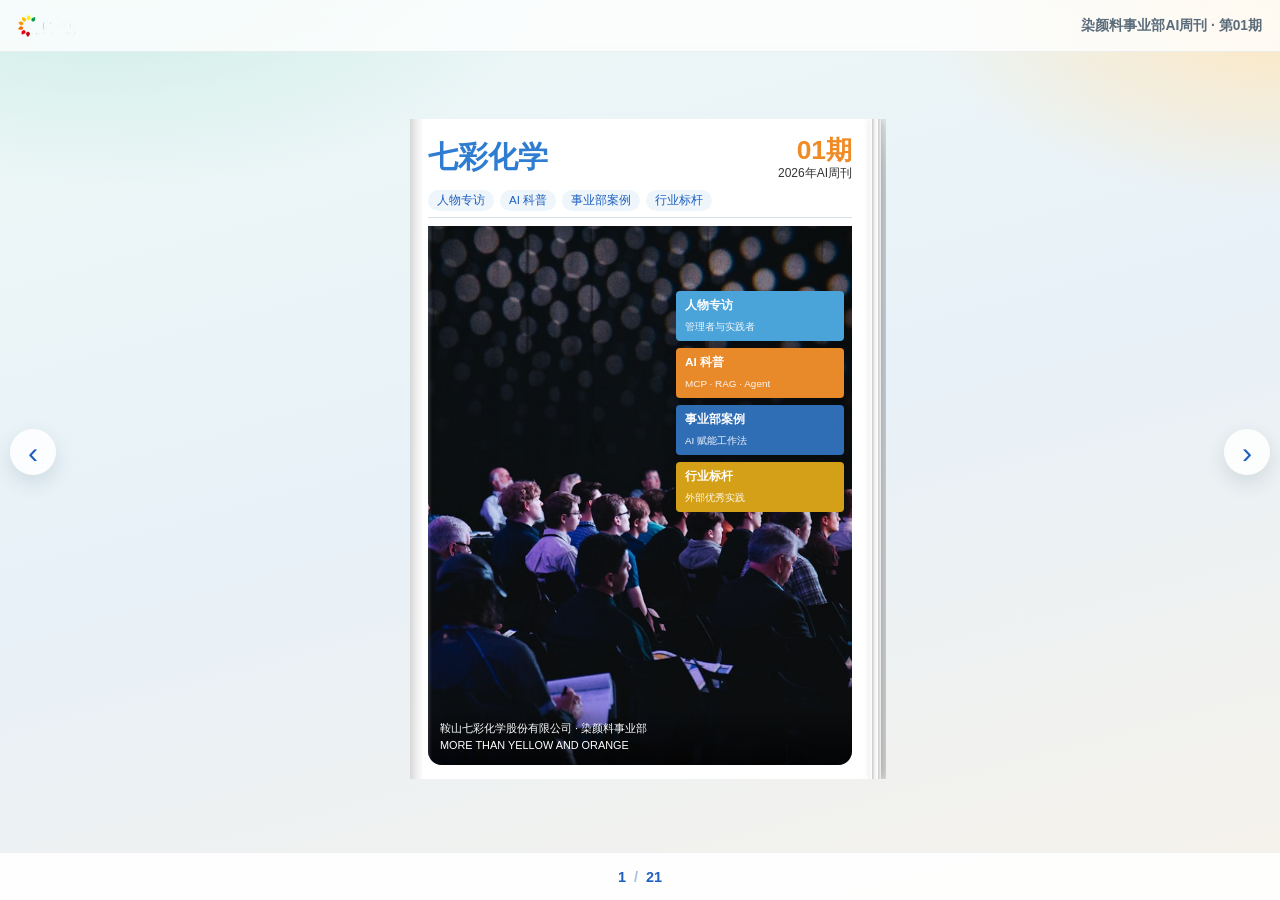
==== index.html @ b16cf151 "Fix WeChat share thumb: complete logo with padding." ====
<!DOCTYPE html>
<html lang="zh-CN">
<head>
  <meta charset="UTF-8" />
  <meta name="viewport" content="width=device-width, initial-scale=1.0, maximum-scale=1.0, user-scalable=no, viewport-fit=cover" />
  <title>染颜料事业部AI周刊</title>
  <meta name="description" content="属于染颜料事业部自己的期刊！" />
  <meta itemprop="name" content="染颜料事业部AI周刊" />
  <meta itemprop="description" content="属于染颜料事业部自己的期刊！" />
  <meta itemprop="image" content="https://hifichem.github.io/qicai-ai-weekly/assets/share-cover.jpg" />
  <meta property="og:type" content="website" />
  <meta property="og:site_name" content="染颜料事业部AI周刊" />
  <meta property="og:title" content="染颜料事业部AI周刊" />
  <meta property="og:description" content="属于染颜料事业部自己的期刊！" />
  <meta property="og:image" content="https://hifichem.github.io/qicai-ai-weekly/assets/share-cover.jpg" />
  <meta property="og:image:width" content="500" />
  <meta property="og:image:height" content="500" />
  <meta property="og:url" content="https://hifichem.github.io/qicai-ai-weekly/" />
  <meta name="twitter:card" content="summary" />
  <meta name="twitter:title" content="染颜料事业部AI周刊" />
  <meta name="twitter:description" content="属于染颜料事业部自己的期刊！" />
  <meta name="twitter:image" content="https://hifichem.github.io/qicai-ai-weekly/assets/share-cover.jpg" />
  <link rel="icon" href="./assets/share-cover.png" />
  <link rel="stylesheet" href="./css/styles.css?v=20260818w" />
</head>
<body>
  <div class="viewer">
    <header class="viewer-top">
      <img class="viewer-logo" src="./assets/logo-black.png" alt="HIFICHEM" />
      <div class="viewer-brand">染颜料事业部AI周刊 · 第01期</div>
    </header>

    <button type="button" class="nav-arrow nav-prev" id="prevBtn" aria-label="上一页">‹</button>
    <button type="button" class="nav-arrow nav-next" id="nextBtn" aria-label="下一页">›</button>

    <main class="stage" id="stage">
      <div class="book-shell mode-cover" id="bookShell">
        <div class="book-viewport" id="bookViewport">
        <div id="book">

          <!-- 1 封面（合上时单独居中显示） -->
          <div class="page page--cover">
            <div class="fill cover">
              <div class="cover-head">
                <h1>七彩化学</h1>
                <div class="cover-issue"><strong>01期</strong><span>2026年AI周刊</span></div>
              </div>
              <div class="cover-sub">
                <span>人物专访</span><span>AI 科普</span><span>事业部案例</span><span>行业标杆</span>
              </div>
              <div class="cover-hero">
                <img src="./assets/photos/cover-booth.jpg" alt="" />
                <div class="cover-tags">
                  <div class="ctag c1"><b>人物专访</b><span>管理者与实践者</span></div>
                  <div class="ctag c2"><b>AI 科普</b><span>MCP · RAG · Agent</span></div>
                  <div class="ctag c3"><b>事业部案例</b><span>AI 赋能工作法</span></div>
                  <div class="ctag c4"><b>行业标杆</b><span>外部优秀实践</span></div>
                </div>
                <div class="cover-foot">
                  <div>鞍山七彩化学股份有限公司 · 染颜料事业部</div>
                  <div>MORE THAN YELLOW AND ORANGE</div>
                </div>
              </div>
            </div>
          </div>

          <!-- 2-3 目录 -->
          <div class="page">
            <div class="fill sheet">
              <h2 class="toc-cn">目录</h2>
              <img class="toc-photo" src="./assets/photos/toc-booth.jpg" alt="" loading="lazy" decoding="async" />
              <div class="toc-meta">
                <p><strong>鞍山七彩化学股份有限公司</strong></p>
                <p>主办：染颜料事业部 · AI 小组</p>
                <p>编辑：曹金裕</p>
              </div>
              <span class="pn left">2</span>
            </div>
          </div>
          <div class="page">
            <div class="fill sheet sheet--blue">
              <h2 class="toc-en">CONTENTS</h2>
              <div class="toc-grid">
                <div class="toc-item"><i>01</i><div><b>卷首寄语</b><span>AI 落在工位上</span></div></div>
                <div class="toc-item"><i>02</i><div><b>人物专访</b><span>运营管理部 · AI 工作法</span></div></div>
                <div class="toc-item"><i>03</i><div><b>人物专访</b><span>一线质量岗位实践</span></div></div>
                <div class="toc-item"><i>04</i><div><b>AI 科普</b><span>MCP 是什么</span></div></div>
                <div class="toc-item"><i>05</i><div><b>AI 科普</b><span>RAG · Agent 速览</span></div></div>
                <div class="toc-item"><i>06</i><div><b>事业部案例</b><span>运营管理场景提效</span></div></div>
                <div class="toc-item"><i>07</i><div><b>事业部案例</b><span>质量报告起草提效</span></div></div>
                <div class="toc-item"><i>08</i><div><b>行业标杆</b><span>化工领域 AI 实践</span></div></div>
              </div>
              <span class="pn light">3</span>
            </div>
          </div>

          <!-- 4-5 卷首 -->
          <div class="page">
            <div class="fill chapter">
              <img class="ch-img" src="./assets/photos/editorial-plant.jpg" alt="" loading="lazy" decoding="async" />
              <div class="ch-mask"></div>
              <div class="ch-copy">
                <div class="ch-kicker">01 / Foreword</div>
                <div class="ch-num">01</div>
                <h2>卷首寄语</h2>
                <p class="ch-lead">AI 不是远方的风口，是工位上每天能省下来的一小时。</p>
                <ul class="ch-points">
                  <li>为什么事业部现在必须用 AI</li>
                  <li>AI 小组要推广什么</li>
                  <li>这本周刊怎么读、怎么用</li>
                </ul>
                <div class="ch-foot">染颜料事业部 · AI 小组</div>
              </div>
              <span class="pn light left">4</span>
            </div>
          </div>
          <div class="page">
            <div class="fill sheet article">
              <h2 class="art-title">AI 已经不是可选项</h2>
              <div class="art-body">
                <p>同一条产线、同一份报告、同一场例会，谁先把重复劳动交给工具，谁就能把时间还给现场和客户。染颜料事业部要做的，不是追新名词，而是让 AI 成为工位习惯。</p>
                <p class="em">AI 小组办这本周刊，就是为了把「能用、敢用、会用」推到每个人手里：讲清为什么重要，拆开怎么上手，记下谁先跑通。</p>
                <p>我们相信，AI 不会替代判断、安全和承诺，但会替代翻文件夹、对齐格式、写第一稿这类消耗。省下来的时间，应该用在走现场、核数据、拍板上。</p>
                <p>欢迎把试用记录、提示词模板、踩坑笔记投给 AI 小组。优秀内容，优先进入下期。</p>
              </div>
<span class="pn">5</span>
            </div>
          </div>

          <!-- 6-9 人物专访（放最前） -->
          <div class="page">
            <div class="fill chapter dusk">
              <img class="ch-img" src="./assets/photos/interview-ceo.jpg" alt="" loading="lazy" decoding="async" />
              <div class="ch-mask"></div>
              <div class="ch-copy">
                <div class="ch-kicker">02 / Interview</div>
                <div class="ch-num">02</div>
                <h2>人物专访</h2>
                <p class="ch-lead">把重复劳动交给工具，把拍板留在自己手里。</p>
                <ul class="ch-points">
                  <li>受访者：赵启年 · 运营管理部部长</li>
                  <li>三个固定场景，一套迭代方法</li>
                  <li>一线质量岗：骨架先行</li>
                </ul>
                <div class="ch-foot">人物 · 可复述 · 可复制</div>
              </div>
              <span class="pn light left">6</span>
            </div>
          </div>
          <div class="page">
            <div class="fill sheet article">
              <div class="badge">2026年08周刊</div>
              <h2 class="art-title">「AI 不是替我决策，是替我抢回整块时间」</h2>
              <div class="meta">
                <div><span>受访者</span><b>赵启年</b></div>
                <div><span>职务</span><b>运营管理部部长</b></div>
              </div>
              <div class="art-body">
                <p><strong>周刊：</strong>您是从什么时候开始把 AI 放进日常工作的？</p>
                <p><strong>赵启年：</strong>起初和很多人一样，偶尔用来润色邮件、整理会议纪要。真正觉得「值得持续投入」，是某次周例会前——三份经营分析材料要在两天内汇总，以往至少占去大半天做格式统一和表述对齐。那次我试着把各科室的原始数据（已脱敏）按固定模板交给助手出初稿，自己只做核对和结论调整，整体节省了近一半准备时间。</p>
                <p>从那以后，我不再问「AI 能不能写得更漂亮」，而是问「这件事里，哪一段是重复劳动、哪一段必须我拍板」。前者交给工具，后者留给自己。</p>
              </div>
<span class="pn">7</span>
            </div>
          </div>
          <div class="page">
            <div class="fill sheet article">
              <h2 class="art-title">三个固定场景，和一套迭代方法</h2>
              <div class="art-body">
                <p><strong>场景一：跨部门沟通材料。</strong>对外函件、对上汇报的初稿，先让 AI 按「背景—现状—诉求—下一步」生成骨架，再人工补数据和口径。赵启年强调：涉及客户承诺、交期、价格的句子，一律手改定稿。</p>
                <p><strong>场景二：周例会与月度复盘。</strong>把各线提交的要点粘贴进助手，要求「合并同类项、标出待决策项、列出需现场讨论的三件事」。他说这相当于多了一个「不会漏项的整理员」，但讨论顺序和拍板仍由他主持。</p>
                <p><strong>场景三：制度与流程问答。</strong>新人问「这个流程在哪份文件里」，他不再亲自翻文件夹，而是先查内部知识助手（试点中），定位原文后再回复。目的是让「找文件」不再占用管理岗时间。</p>
                <p class="em">迭代方法很简单：每次觉得「这次用得顺」，就把提示词和输入样例存进共享文档；不顺的，写一句「哪里不对」方便下次改。三个月下来，团队里已有七八个可复用模板。</p>
              </div>
<span class="pn">8</span>
            </div>
          </div>
          <div class="page">
            <div class="fill sheet article">
              <h2 class="art-title">一线试用者：质量部的「骨架先行」</h2>
              <div class="meta">
                <div><span>受访者</span><b>林晓雯</b></div>
                <div><span>部门</span><b>质量管理部</b></div>
              </div>
              <div class="art-body">
                <p>林晓雯的用法更「窄」也更稳：只用在检测报告的结构起草。同类报告反复套格式、查历史表述，过去一份骨架往往要 40 分钟；现在按模板让助手生成章节框架与表述候选，她核对数据与结论后定稿，起草阶段压缩到约 12 分钟。</p>
                <p>她的原则和赵启年一致：「草稿可以要，签字我来。」涉密配方、未公开客户信息从不进外部模型。她沉淀了三条提示词，已分享给同科室试用。</p>
                <blockquote>「它像个很勤快的实习生——不会替你做判定，但能把桌子收拾整齐，让你专心看数据。」</blockquote>
              </div>
<span class="pn">9</span>
            </div>
          </div>

          <!-- 10-13 AI科普 -->
          <div class="page">
            <div class="fill chapter">
              <img class="ch-img" src="./assets/photos/ai-laptop.jpg" alt="" loading="lazy" decoding="async" />
              <div class="ch-mask"></div>
              <div class="ch-copy">
                <div class="ch-kicker">03 / Primer</div>
                <div class="ch-num">03</div>
                <h2>AI 科普</h2>
                <p class="ch-lead">听懂三个词，再用起来才不发怵。</p>
                <ul class="ch-points">
                  <li>MCP：模型怎么接工具和数据</li>
                  <li>RAG：带着资料答题</li>
                  <li>Agent：按流程办事的助手</li>
                </ul>
                <div class="ch-foot">给非算法同事 · 能复述即可</div>
              </div>
              <span class="pn light left">10</span>
            </div>
          </div>
          <div class="page">
            <div class="fill sheet article">
              <h2 class="art-title">MCP 是什么？和「接工具」有什么关系</h2>
              <div class="art-body">
                <p><strong>MCP</strong>（Model Context Protocol，模型上下文协议）是一套开放标准，用来规定「大模型如何安全、统一地连接外部工具和数据源」。可以把它理解成 USB-C：以前每个 AI 产品接数据库、接企业系统，接口各搞一套；有了 MCP，工具提供方按同一套「插头」开发，模型侧按同一套「插座」接入。</p>
                <p>对事业部同事来说，不必记协议细节，只需知道三点：</p>
                <p><strong>第一，</strong>MCP 解决的是「模型怎么读到最新、可用的信息」——例如制度库、工单系统、内部表格，而不是只靠训练时的旧知识。</p>
                <p><strong>第二，</strong>它强调权限与边界，哪些能读、哪些能写，由企业 IT 与业务一起配置，不是模型想连什么就连什么。</p>
                <p><strong>第三，</strong>市面上听到的「AI 接飞书 / 接数据库 / 接知识库」，很多就是在 MCP 或类似思路上做的集成。我们试点中的文档助手、场景池，未来也可能通过标准接口扩展能力。</p>
              </div>
<span class="pn">11</span>
            </div>
          </div>
          <div class="page">
            <div class="fill sheet article">
              <h2 class="art-title">RAG 与 Agent：两个常一起出现的词</h2>
              <div class="art-body">
                <p><strong>RAG</strong>（检索增强生成）：先在你的文档库里「检索」相关段落，再让模型「生成」回答。适合制度问答、SOP 查询、历史报告表述参考。好处是回答有据可查；前提是文档要整理好、权限要控好。</p>
                <p><strong>Agent</strong>（智能体）：在「会聊天」之外，还能按步骤调用工具——例如先查表、再写邮件、再创建待办。适合多步骤、有规则的任务，但仍需人工设定边界和复核关键节点。</p>
                <p class="em">简单记：RAG 像「带着资料答题」；Agent 像「会按流程办事的助手」。多数事业部场景，从 RAG 类「查得到、答有据」起步更稳；Agent 类自动化放在有明确 SOP、可回滚的流程上试点。</p>
                <p>无论哪种，都绕不开三条红线：脱敏输入、人工复核对外输出、涉密配方与未公开合同不进外部模型。</p>
              </div>
<span class="pn">12</span>
            </div>
          </div>
          <div class="page">
            <div class="fill sheet article">
              <h2 class="art-title">大模型三问（给非算法同事）</h2>
              <div class="art-body">
                <p><strong>它会什么？</strong>归纳文字、改写润色、按模板起草、对照清单查漏、把口语整理成条理清晰的说明。适合「有样例、有规则、可核验」的信息工作。</p>
                <p><strong>它不会什么？</strong>不自动保证事实正确，不懂你们釜里的真实工况，不能替代安全规程与合规审批，也不能替你在合同上签字。</p>
                <p><strong>怎么用才安全？</strong>脱敏 → 说清角色与输出格式 → 要依据或要步骤 → 人工复核 → 好的提示词沉淀下来。好用法 = 清晰任务 + 可核验结果 + 人负责最终决策。</p>
              </div>
<span class="pn">13</span>
            </div>
          </div>

          <!-- 14-17 事业部案例 -->
          <div class="page">
            <div class="fill chapter cool">
              <img class="ch-img" src="./assets/photos/case-lab.jpg" alt="" loading="lazy" decoding="async" />
              <div class="ch-mask"></div>
              <div class="ch-copy">
                <div class="ch-kicker">04 / Cases</div>
                <div class="ch-num">04</div>
                <h2>事业部案例</h2>
                <p class="ch-lead">内部先跑通，再写成别人能照着做的清单。</p>
                <ul class="ch-points">
                  <li>运营管理：例会材料与跨部门函件</li>
                  <li>质量管理：报告骨架先行</li>
                  <li>可复制，才算真正落地</li>
                </ul>
                <div class="ch-foot">内部实践 · 可推广</div>
              </div>
              <span class="pn light left">14</span>
            </div>
          </div>
          <div class="page">
            <div class="fill sheet article">
              <h2 class="art-title">案例一：运营管理的 AI 闭环</h2>
              <div class="art-body">
                <p>以下根据运营管理部赵启年近三个月的试用整理，为示例化叙述，数据为内部估算，供兄弟科室参考复制思路。</p>
                <p><strong>背景。</strong>事业部日常需同步生产、质量、供应链、客户等多线信息。以往周例会材料分散在邮件、表格和口头反馈里，汇总耗时长，且容易遗漏「待决策项」。</p>
                <p><strong>做法。</strong>建立「原始要点 → AI 结构化 → 人工定稿 → 会后沉淀」四步：各线按统一格式提交 5 条以内要点；助手合并同类项并标红待决策项；例会前 30 分钟只做核对与排序；会后把定稿结论与提示词版本存入共享库。</p>
                <p><strong>迭代。</strong>第一版提示词过于笼统，输出冗长；第二版增加「最多三页、必须列出待决策项」；第三版加入「区分事实与建议，建议单独成段」。每版保留样例输入输出，方便他人套用。</p>
              </div>
<span class="pn">15</span>
            </div>
          </div>
          <div class="page">
            <div class="fill sheet article">
              <h2 class="art-title">案例一（续）：效果与可复制清单</h2>
              <div class="art-body">
                <p><strong>效果（估算）。</strong>周例会材料准备时间从平均约 4 小时降至约 2 小时；跨部门函件初稿从「从零写」变为「改骨架」，单份节省 20～40 分钟。更重要的变化是：管理者把省下的时间用在现场走线和拍板上，而不是埋在格式里。</p>
                <p><strong>可复制清单。</strong>① 统一输入格式（科室、事项、数据、诉求）；② 固定输出模板（背景、现状、待决策、建议）；③ 共享提示词版本库；④ 红线培训（什么不能粘贴进模型）；⑤ 每月一次「顺/不顺」复盘，只改一条。</p>
                <p class="em">AI 小组正在把该流程整理成「管理者场景卡」，欢迎其他科室在此基础上改成自己的版本。</p>
              </div>
<span class="pn">16</span>
            </div>
          </div>
          <div class="page">
            <div class="fill sheet article">
              <h2 class="art-title">案例二：质量报告起草 · 骨架先行</h2>
              <div class="art-body">
                <p>质量管理部林晓雯的实践，代表「一线窄场景、深使用」路径：不追求一步到位全流程智能，只把最痛、最重复的一段交给 AI。</p>
                <p>她梳理了同类检测报告的章节结构、常用表述与必查项清单，写成三条提示词：一类用于「框架生成」，一类用于「表述润色」，一类用于「对照必查项查漏」。每次使用前，只粘贴已脱敏的检测数据与结论要点，生成后再逐条核对原始记录。</p>
                <p>科室内部小范围试用后，起草阶段平均耗时下降约 70%（自估），发出前仍 100% 人工复核。下一步计划：把必查项清单与提示词绑定，减少漏项。</p>
                <p>该案例已纳入 AI 小组「场景池」，优先级：可复制到其他需大量同类报告的岗位。</p>
              </div>
<span class="pn">17</span>
            </div>
          </div>

          <!-- 18-20 行业标杆 -->
          <div class="page">
            <div class="fill chapter">
              <img class="ch-img" src="./assets/photos/toc-booth.jpg" alt="" loading="lazy" decoding="async" />
              <div class="ch-mask"></div>
              <div class="ch-copy">
                <div class="ch-kicker">05 / Benchmark</div>
                <div class="ch-num">05</div>
                <h2>行业标杆</h2>
                <p class="ch-lead">外面怎么做，我们先抄能抄的三步。</p>
                <ul class="ch-points">
                  <li>质量视觉 · 供应链预警</li>
                  <li>制度知识助手</li>
                  <li>有对比、有清单，才进周刊</li>
                </ul>
                <div class="ch-foot">外部优秀实践 · 对标</div>
              </div>
              <span class="pn light left">18</span>
            </div>
          </div>
          <div class="page">
            <div class="fill sheet article">
              <h2 class="art-title">化工与制造领域：三类常见落地方向</h2>
              <div class="art-body">
                <p><strong>质量视觉。</strong>部分材料与化工企业用视觉模型辅助识别包装破损、标签错误、色差异常，把「全检靠眼」变成「机器初筛 + 人工复判」，降低漏检与疲劳误判。落地关键：样本积累、误报率可接受、复判流程清晰。</p>
                <p><strong>供应链与计划。</strong>结合历史订单、交期与异常事件做短期预测与预警，帮助计划岗更早发现「可能断供 / 可能积压」信号。落地关键：数据质量、与现有 ERP/计划系统衔接，避免「预警多了没人看」。</p>
                <p><strong>工艺与制度知识助手。</strong>把 SOP、制度、培训材料做成可检索知识库，新人问「这一步注意事项是什么」能定位原文；写报告时可引用条款，减少翻文件夹时间。落地关键：文档更新机制、权限分级、回答必须带出处。</p>
              </div>
<span class="pn">19</span>
            </div>
          </div>
          <div class="page">
            <div class="fill sheet article">
              <h2 class="art-title">对标启示：我们能先抄哪几步</h2>
              <div class="art-body">
                <p>外部案例未必能原样照搬，但有三步值得直接借鉴：</p>
                <p><strong>第一步，</strong>先选「文案与知识检索」类低风险场景，而不是一上来做全流程自动化。与赵启年、林晓雯的路径一致：窄场景、深使用、可复盘。</p>
                <p><strong>第二步，</strong>每例必须有前后对比与可复制清单——谁在用、输入什么、输出什么、谁复核、省了什么。没有对比，就不进周刊、不进推广手册。</p>
                <p><strong>第三步，</strong>成功一个，写成场景卡，在兄弟科室推广；失败一个，也要写「为什么不行」，避免重复踩坑。</p>
                <p class="em">下期周刊继续征集：你在现场用 AI 解决了哪一件「每周重复 ≥3 次」的事？投稿请联系 AI 小组。</p>
              </div>
<span class="pn">20</span>
            </div>
          </div>

          <!-- 21 封底 -->
          <div class="page page--back">
            <div class="fill back">
              <img src="./assets/logo-white.png" alt="" loading="lazy" decoding="async" />
              <h2>下一周，把 AI 写进工位习惯</h2>
              <p>AI 周刊不生产概念，只收集「用起来了」的证据。</p>
              <div class="back-meta">
                鞍山七彩化学股份有限公司<br />
                染颜料事业部 · AI 周刊 · 第 01 期<br />
                HIFICHEM · more than Yellow and Orange
              </div>
            </div>
          </div>

        </div>
        </div>
        <div class="book-gutter" id="bookGutter" aria-hidden="true"></div>
        <div class="book-spine-cover" id="bookSpineCover" aria-hidden="true"></div>
        <div class="book-edge book-edge--left" id="bookEdgeLeft" aria-hidden="true"></div>
        <div class="book-edge book-edge--right" id="bookEdgeRight" aria-hidden="true"></div>
        <div class="book-edge book-edge--bottom" id="bookEdgeBottom" aria-hidden="true"></div>
      </div>
    </main>

    <footer class="viewer-bottom">
      <button type="button" class="nav-foot" id="prevBtnFoot" aria-label="上一页">上一页</button>
      <div class="page-indicator"><span id="pageLabel">1</span><span class="sep">/</span><span id="pageTotal">21</span></div>
      <button type="button" class="nav-foot" id="nextBtnFoot" aria-label="下一页">下一页</button>
    </footer>
  </div>

  <script src="./js/page-flip.browser.js"></script>
  <script src="./js/app.js?v=20260818w"></script>
</body>
</html>
---- css/styles.css ----
:root {
  --blue: #2f7dd1;
  --blue-deep: #1f5fbf;
  --orange: #f08a24;
  --gold: #f2c14e;
  --ink: #1a2b3c;
  --muted: #5a6b7a;
  --title-size: 1.15rem;
  --body-size: 0.82rem;
  --body: "PingFang SC", "Hiragino Sans GB", "Microsoft YaHei UI", "Microsoft YaHei", sans-serif;
  --serif: "Songti SC", "STSong", "SimSun", "Noto Serif SC", serif;
}

* { box-sizing: border-box; margin: 0; padding: 0; }
html, body {
  height: 100%;
  width: 100%;
  overflow: hidden;
  overscroll-behavior: none;
}

body {
  font-family: var(--body);
  color: var(--ink);
  background: #e7f3f1;
  position: fixed;
  inset: 0;
}

.viewer {
  height: 100%;
  width: 100%;
  display: grid;
  grid-template-rows: 52px minmax(0, 1fr) 48px;
  grid-template-areas:
    "top"
    "stage"
    "bottom";
  position: relative;
  overflow: hidden;
  background:
    radial-gradient(900px 480px at 8% -8%, #c5ebe3 0%, transparent 55%),
    radial-gradient(760px 420px at 100% 0%, #ffe6bc 0%, transparent 48%),
    linear-gradient(165deg, #eef8f6, #e8f1f8 50%, #f6f2ea);
}

.viewer-top {
  grid-area: top;
  z-index: 30;
  display: flex;
  align-items: center;
  justify-content: space-between;
  gap: 10px;
  min-width: 0;
  overflow: hidden;
  padding: 0 18px;
  background: rgba(255, 255, 255, 0.78);
  border-bottom: 1px solid rgba(30, 80, 90, 0.08);
  backdrop-filter: blur(8px);
}
.viewer-logo {
  height: 22px;
  width: auto;
  max-width: min(118px, 36vw);
  object-fit: contain;
  object-position: left center;
  flex: 0 0 auto;
  margin-right: 4px;
}
.viewer-brand {
  font-size: 0.86rem;
  color: var(--muted);
  font-weight: 600;
  white-space: nowrap;
  overflow: hidden;
  text-overflow: ellipsis;
  flex: 0 1 auto;
  min-width: 0;
}

.nav-arrow {
  grid-area: stage;
  justify-self: start;
  align-self: center;
  position: relative;
  z-index: 40;
  width: 46px;
  height: 46px;
  border: none;
  border-radius: 50%;
  background: rgba(255, 255, 255, 0.85);
  color: var(--blue-deep);
  font-size: 1.9rem;
  cursor: pointer;
  box-shadow: 0 8px 20px rgba(40, 80, 100, 0.14);
  display: flex;
  align-items: center;
  justify-content: center;
  -webkit-tap-highlight-color: transparent;
  touch-action: manipulation;
}
.nav-arrow:hover { color: var(--orange); background: #fff; }
.nav-prev { margin-left: 10px; justify-self: start; }
.nav-next { margin-right: 10px; justify-self: end; }

.stage {
  grid-area: stage;
  min-height: 0;
  min-width: 0;
  display: grid;
  place-items: center;
  padding: 12px 60px 18px;
  overflow: hidden;
  touch-action: pan-y;
}

/* —— 书本 —— */
.book-shell {
  position: relative;
  display: inline-block;
  margin: 0 auto;
  overflow: visible;
}

/* 裁切层：只控制宽度/位移，不设高度；封面/封底时由 JS 加 overflow:hidden */
.book-viewport {
  width: min(920px, calc(100vw - 120px));
  position: relative;
}

#book {
  width: 100%;
  height: 100%;
  box-shadow: none;
  background: transparent;
  position: relative;
  touch-action: none;
}

.stf__wrapper {
  position: relative !important;
  width: 100% !important;
  height: 100% !important;
}

.stf__block {
  position: absolute !important;
  width: 100% !important;
  height: 100% !important;
  background: transparent !important;
}

.stf__item {
  background-color: #fff;
  border: 0;
  outline: 0;
}

/*
 * 书页切口：白/浅灰细线叠纸，对齐参考月刊
 * --edge-w 由 JS 按已翻/未翻页数写入
 */
.book-edge {
  --edge-w: 0px;
  position: absolute;
  z-index: 12;
  pointer-events: none;
  opacity: 0;
  transition:
    width 0.28s ease,
    height 0.28s ease,
    opacity 0.18s ease;
  background-image: repeating-linear-gradient(
    90deg,
    #fff 0px,
    #f3f3f3 0.6px,
    #c8c8c8 1.2px
  );
}

.book-edge.is-on {
  opacity: 1;
}

.book-edge--right {
  top: 0;
  bottom: 0;
  width: var(--edge-w);
  /* JS 会按书页右缘贴紧；默认先贴壳 */
  right: -1px;
  left: auto;
  transform: translateX(100%);
  border-radius: 0 1px 0 0;
  box-shadow: 3px 0 10px rgba(0, 0, 0, 0.18);
}

.book-edge--left {
  top: 0;
  bottom: 0;
  width: var(--edge-w);
  left: 1px;
  right: auto;
  transform: translateX(-100%);
  border-radius: 1px 0 0 0;
  background-image: repeating-linear-gradient(
    90deg,
    #fff 0px,
    #f3f3f3 0.6px,
    #c8c8c8 1.2px
  );
  box-shadow: -3px 0 10px rgba(0, 0, 0, 0.16);
}

/* 封面/封底底边切口：合上的书块 */
.book-edge--bottom {
  left: 0;
  right: -1px;
  height: var(--edge-w);
  bottom: 1px;
  width: auto;
  transform: translateY(100%);
  border-radius: 0 0 2px 1px;
  background-image: repeating-linear-gradient(
    180deg,
    #fff 0px,
    #f3f3f3 0.6px,
    #c8c8c8 1.2px
  );
  box-shadow: 2px 4px 12px rgba(0, 0, 0, 0.16);
}

/* 封面左侧书脊折痕（合上时贴在封面纸上） */
.book-spine-cover {
  position: absolute;
  left: 0;
  top: 0;
  bottom: 0;
  width: 22px;
  z-index: 16;
  pointer-events: none;
  opacity: 0;
  background: linear-gradient(
    90deg,
    rgba(0, 0, 0, 0.16) 0%,
    rgba(0, 0, 0, 0.07) 28%,
    rgba(255, 255, 255, 0.28) 62%,
    transparent 100%
  );
}

.book-shell.mode-cover .book-spine-cover {
  opacity: 1;
}

.book-shell.mode-cover {
  width: min(460px, calc((100vw - 120px) / 2));
  background: #fff;
  /* 裁掉封面左侧假空白页，右侧留出书边 */
  clip-path: inset(0 -16px 0 0);
  box-shadow: none;
  filter: drop-shadow(8px 16px 24px rgba(0, 0, 0, 0.22));
}

.book-shell.mode-back {
  width: min(460px, calc((100vw - 120px) / 2));
  background: #fff;
  clip-path: inset(0 0 0 -16px);
  box-shadow: none;
  filter: drop-shadow(-8px 16px 24px rgba(0, 0, 0, 0.22));
}

.book-shell.mode-spread {
  width: min(920px, calc(100vw - 120px));
  background: #fff;
  clip-path: none;
  filter: none;
  box-shadow: 0 18px 40px rgba(0, 0, 0, 0.2);
}

/* 旧中缝叠层：翻页时会停在原地，改成画在每页上的折痕 */
.book-gutter {
  display: none;
}

/* 折痕画在纸面上，随 page-flip 一起转 */
.page::before {
  content: "";
  position: absolute;
  top: 0;
  bottom: 0;
  width: 42px;
  z-index: 2;
  pointer-events: none;
}

/* 左页：中缝在右 */
.page:nth-child(even)::before {
  right: 0;
  background: linear-gradient(
    90deg,
    rgba(12, 18, 28, 0) 0%,
    rgba(12, 18, 28, 0.035) 58%,
    rgba(12, 18, 28, 0.1) 100%
  );
}

/* 右页：中缝在左 */
.page:nth-child(odd)::before {
  left: 0;
  background: linear-gradient(
    90deg,
    rgba(12, 18, 28, 0.1) 0%,
    rgba(12, 18, 28, 0.035) 42%,
    rgba(12, 18, 28, 0) 100%
  );
}

.page:first-child::before,
.page:last-child::before {
  display: none;
}

/* 翻页库自带阴影：去掉发白的硬边，让它贴着纸走 */
.stf__innerShadow {
  mix-blend-mode: multiply;
  pointer-events: none;
}
.stf__outerShadow,
.stf__hardShadow,
.stf__hardInnerShadow {
  pointer-events: none;
}

.book-shell:not(.is-flipping) .stf__innerShadow,
.book-shell:not(.is-flipping) .stf__outerShadow,
.book-shell:not(.is-flipping) .stf__hardShadow,
.book-shell:not(.is-flipping) .stf__hardInnerShadow {
  display: none !important;
}

.page {
  background: #fff;
  overflow: hidden;
  position: relative;
}

.fill {
  width: 100%;
  height: 100%;
  position: relative;
  overflow: hidden;
}

/* —— 封面 —— */
.cover {
  padding: 18px 18px 14px;
  display: grid;
  grid-template-rows: auto auto minmax(0, 1fr);
  gap: 8px;
  background: #fff;
}
.cover-head {
  display: flex;
  justify-content: space-between;
  align-items: flex-start;
}
.cover-head h1 {
  font-size: 1.85rem;
  color: var(--blue);
  font-weight: 900;
}
.cover-issue { text-align: right; }
.cover-issue strong {
  display: block;
  font-size: 1.65rem;
  color: var(--orange);
  line-height: 1;
}
.cover-issue span { font-size: 0.75rem; color: #333; }
.cover-sub {
  display: flex;
  flex-wrap: wrap;
  gap: 6px;
  padding-bottom: 6px;
  border-bottom: 1px solid #d7dee8;
}
.cover-sub span {
  font-size: 0.72rem;
  padding: 3px 9px;
  border-radius: 999px;
  background: #eef6fb;
  color: var(--blue-deep);
}
.cover-hero {
  position: relative;
  min-height: 0;
  border-radius: 0 0 14px 14px;
  overflow: hidden;
  background: #1a3344;
}
.cover-hero img {
  width: 100%;
  height: 100%;
  object-fit: cover;
  display: block;
}
.cover-tags {
  position: absolute;
  right: 8px;
  top: 12%;
  width: min(48%, 168px);
  display: grid;
  gap: 7px;
}
.ctag {
  padding: 7px 9px;
  border-radius: 4px;
  color: #fff;
  box-shadow: 0 5px 14px rgba(0, 0, 0, 0.22);
}
.ctag b { display: block; font-size: 0.74rem; margin-bottom: 2px; }
.ctag span { font-size: 0.62rem; line-height: 1.35; opacity: 0.92; }
.c1 { background: #4aa3d9; }
.c2 { background: #e8892a; }
.c3 { background: #2f6db5; }
.c4 { background: #d4a017; }
.cover-foot {
  position: absolute;
  left: 0;
  right: 0;
  bottom: 0;
  padding: 12px;
  background: linear-gradient(180deg, transparent, rgba(0, 0, 0, 0.7));
  color: #fff;
  font-size: 0.68rem;
  line-height: 1.5;
}

/* —— 白页正文 —— */
.sheet {
  padding: 22px 20px 26px;
  display: flex;
  flex-direction: column;
  background: #fff;
}
.sheet--blue {
  background: linear-gradient(160deg, #3a8fd6, #2f7dd1 45%, #1f5fbf);
  color: #fff;
  min-height: 100%;
  padding: 22px 20px 26px 24px;
}

.sheet.article {
  padding: 20px 22px 28px;
  display: flex;
  flex-direction: column;
  position: relative;
  overflow: hidden;
}

.mag-banner-wrap {
  position: relative;
  width: calc(100% + 44px);
  margin: auto -22px -28px;
  height: 36%;
  min-height: 120px;
  flex: 0 0 auto;
  overflow: hidden;
}

.mag-banner {
  display: block;
  width: 100%;
  height: 100%;
  object-fit: cover;
  object-position: 50% var(--pos, 50%);
}

.mag-banner-fade {
  position: absolute;
  top: 0;
  left: 0;
  right: 0;
  height: var(--fade, 28%);
  background: linear-gradient(to bottom, #fff 0%, rgba(255, 255, 255, 0) 100%);
  pointer-events: none;
}

.mag-inset {
  float: right;
  width: 44%;
  max-width: 180px;
  margin: 4px 0 10px 12px;
  border-radius: 3px;
  display: block;
  object-fit: cover;
  object-position: 50% var(--pos, 50%);
  aspect-ratio: 4 / 5;
}

.mag-inset.left {
  float: left;
  margin: 4px 12px 10px 0;
}

.mag-inset.wide {
  width: 58%;
  max-width: 240px;
  aspect-ratio: 16 / 10;
}

.pn {
  position: absolute;
  bottom: 10px;
  right: 16px;
  font-size: 0.75rem;
  color: var(--muted);
  z-index: 5;
}
.pn.light { color: rgba(255, 255, 255, 0.85); }
.pn.left { left: 16px; right: auto; }

.toc-cn {
  color: var(--blue);
  font-size: 1.85rem;
  font-weight: 900;
  margin-bottom: 10px;
}
.toc-photo {
  width: 100%;
  height: 38%;
  object-fit: cover;
  margin-bottom: 12px;
}
.toc-meta {
  font-size: 0.82rem;
  line-height: 1.75;
  color: #334;
}
.toc-en {
  font-size: 1.9rem;
  font-style: italic;
  font-weight: 800;
  margin-bottom: 14px;
}
.toc-grid {
  display: grid;
  grid-template-columns: 1fr 1fr;
  gap: 12px 14px;
}
.toc-item {
  display: grid;
  grid-template-columns: 36px 1fr;
  gap: 6px;
  padding-bottom: 8px;
  border-bottom: 1px solid rgba(255, 255, 255, 0.28);
}
.toc-item i {
  font-style: normal;
  font-size: 1.2rem;
  font-weight: 800;
  color: var(--gold);
}
.toc-item b { display: block; font-size: 0.86rem; margin-bottom: 2px; }
.toc-item span { font-size: 0.7rem; opacity: 0.85; }

/* —— 章节大图左页 —— */
.chapter {
  background: #123;
  color: #fff;
}
.ch-img {
  position: absolute;
  inset: 0;
  width: 100%;
  height: 100%;
  object-fit: cover;
  display: block;
}
.ch-mask {
  position: absolute;
  inset: 0;
  pointer-events: none;
  /* 默认：左侧浓、向右淡出，换图后由 JS 按主色改写 */
  background: linear-gradient(
    90deg,
    rgba(18, 48, 88, 0.82) 0%,
    rgba(18, 48, 88, 0.5) 38%,
    rgba(18, 48, 88, 0.12) 72%,
    rgba(18, 48, 88, 0) 100%
  );
}
.chapter.cool .ch-mask,
.chapter.dusk .ch-mask {
  background: linear-gradient(
    90deg,
    rgba(18, 48, 88, 0.82) 0%,
    rgba(18, 48, 88, 0.5) 38%,
    rgba(18, 48, 88, 0.12) 72%,
    rgba(18, 48, 88, 0) 100%
  );
}
.ch-copy {
  position: relative;
  z-index: 3;
  height: 100%;
  padding: 22px 20px 28px;
  display: flex;
  flex-direction: column;
}
.ch-kicker {
  font-size: 0.68rem;
  font-weight: 700;
  letter-spacing: 0.16em;
  text-transform: uppercase;
  color: var(--gold);
  margin-bottom: 10px;
}
.ch-num {
  font-size: 3.4rem;
  font-weight: 900;
  color: var(--orange);
  line-height: 0.86;
  margin-bottom: 8px;
}
.ch-copy h2 {
  font-size: 1.85rem;
  font-weight: 800;
  line-height: 1.2;
  margin-bottom: 10px;
  max-width: 8em;
}
.ch-lead {
  font-size: 0.98rem;
  font-weight: 600;
  line-height: 1.5;
  max-width: 15em;
  margin-bottom: 0;
  text-shadow: 0 8px 18px rgba(0, 0, 0, 0.35);
}
.ch-points {
  list-style: none;
  margin-top: auto;
  font-size: 0.78rem;
  line-height: 1.55;
}
.ch-points li {
  border-top: 1px solid rgba(255, 255, 255, 0.3);
  padding: 8px 0 7px;
  font-weight: 600;
}
.ch-foot {
  margin-top: 4px;
  font-size: 0.68rem;
  letter-spacing: 0.08em;
  opacity: 0.82;
}
.year-mark {
  display: none;
}

.sticker {
  position: absolute;
  z-index: 2;
  pointer-events: none;
  opacity: 0.9;
}
.sticker.s-br { width: 78px; right: 10px; bottom: 32px; }
.sticker.s-tr { width: 64px; right: 12px; top: 52px; }
.sticker.s-bl { width: 86px; left: 14px; bottom: 40px; opacity: 0.55; }
.sticker.s-mr { width: 70px; right: 8px; top: 46%; opacity: 0.8; }

/* —— 文章排版 —— */
.art-title {
  color: var(--blue);
  font-family: var(--serif);
  font-size: var(--title-size);
  font-weight: 650;
  line-height: 1.45;
  margin-bottom: 10px;
  padding-right: 4px;
}
.art-body {
  font-size: var(--body-size);
  line-height: 1.85;
  color: #243443;
  flex: 1;
  text-align: justify;
  hyphens: auto;
}
.art-body p { margin-bottom: 9px; }
.art-body p:last-child { margin-bottom: 0; }
.art-body strong { color: var(--ink); font-weight: 700; }
.em {
  color: var(--blue-deep);
  font-weight: 600;
  border-left: 3px solid var(--gold);
  padding-left: 10px;
  margin: 10px 0;
}
blockquote {
  margin: 10px 0;
  padding: 10px 14px;
  border-left: 3px solid var(--orange);
  background: #f7fafc;
  font-family: var(--serif);
  font-size: 0.84rem;
  line-height: 1.75;
  color: #334;
  font-style: italic;
}

.badge {
  align-self: flex-end;
  background: var(--blue);
  color: #fff;
  font-size: 0.68rem;
  padding: 4px 9px;
  margin-bottom: 6px;
}

.meta {
  display: grid;
  grid-template-columns: repeat(3, 1fr);
  gap: 8px;
  margin-bottom: 12px;
  padding-bottom: 10px;
  border-bottom: 1px solid #e8edf2;
}
.meta span { display: block; font-size: 0.66rem; color: var(--muted); margin-bottom: 2px; }
.meta b { font-size: 0.8rem; color: var(--blue); font-weight: 700; }

/* —— 封底 —— */
.back {
  padding: 36px 28px;
  display: flex;
  flex-direction: column;
  justify-content: center;
  gap: 12px;
  color: #f4fbfa;
  background: linear-gradient(160deg, #2a8f8a, #3a9e98 45%, #4aa3d9);
}
.back img { height: 40px; width: auto; max-width: 210px; object-fit: contain; }
.back h2 { font-size: 1.6rem; line-height: 1.3; max-width: 12ch; }
.back > p { opacity: 0.9; line-height: 1.7; max-width: 26ch; font-size: 0.88rem; }
.back-meta { margin-top: 16px; font-size: 0.76rem; opacity: 0.75; line-height: 1.8; }

.viewer-bottom {
  grid-area: bottom;
  z-index: 50;
  display: flex;
  align-items: center;
  justify-content: center;
  gap: 8px;
  min-width: 0;
  padding: 0 10px;
  overflow: hidden;
  background: rgba(255, 255, 255, 0.92);
  border-top: 1px solid rgba(30, 80, 90, 0.08);
}
.nav-foot {
  display: none;
  flex: 0 0 auto;
  min-width: 52px;
  height: 26px;
  padding: 0 8px;
  border: none;
  border-radius: 6px;
  background: var(--blue-deep);
  color: #fff;
  font-size: 0.72rem;
  font-weight: 700;
  letter-spacing: 0.02em;
  cursor: pointer;
  -webkit-tap-highlight-color: transparent;
  touch-action: manipulation;
  user-select: none;
}
.nav-foot:active { opacity: 0.85; }
.page-indicator {
  font-size: 0.9rem;
  font-weight: 600;
  color: var(--blue-deep);
  font-variant-numeric: tabular-nums;
}
.page-indicator .sep { margin: 0 8px; opacity: 0.4; }

@media (max-width: 900px) {
  .viewer { grid-template-rows: 48px minmax(0, 1fr) 40px; }
  .viewer-top { padding: 0 12px; }
  .viewer-brand { font-size: 0.78rem; }
  .nav-arrow { display: none; }
  .nav-foot { display: inline-flex; align-items: center; justify-content: center; }
  .viewer-bottom { justify-content: space-between; padding: 0 12px; }
  .page-indicator { font-size: 0.78rem; }
  .stage { padding: 8px 12px 12px; overflow: hidden; }
  .book-viewport { width: auto; }
  .book-gutter { display: none !important; }
  .book-edge { display: none !important; }
  .book-spine-cover { display: none !important; }
  .book-shell.mode-cover,
  .book-shell.mode-back,
  .book-shell.mode-spread {
    width: auto;
    clip-path: none;
    filter: none;
    box-shadow: 0 10px 24px rgba(0, 0, 0, 0.16);
    background: #fff;
  }
  .stf__innerShadow,
  .stf__outerShadow,
  .stf__hardShadow,
  .stf__hardInnerShadow {
    display: none !important;
  }
  .toc-grid { grid-template-columns: 1fr; }
  .meta { grid-template-columns: 1fr 1fr; }
  .art-body { text-align: left; }
  .ch-copy { padding: 18px 16px 22px; }
  .ch-num { font-size: 2.6rem; }
  .ch-copy h2 { font-size: 1.5rem; }
}
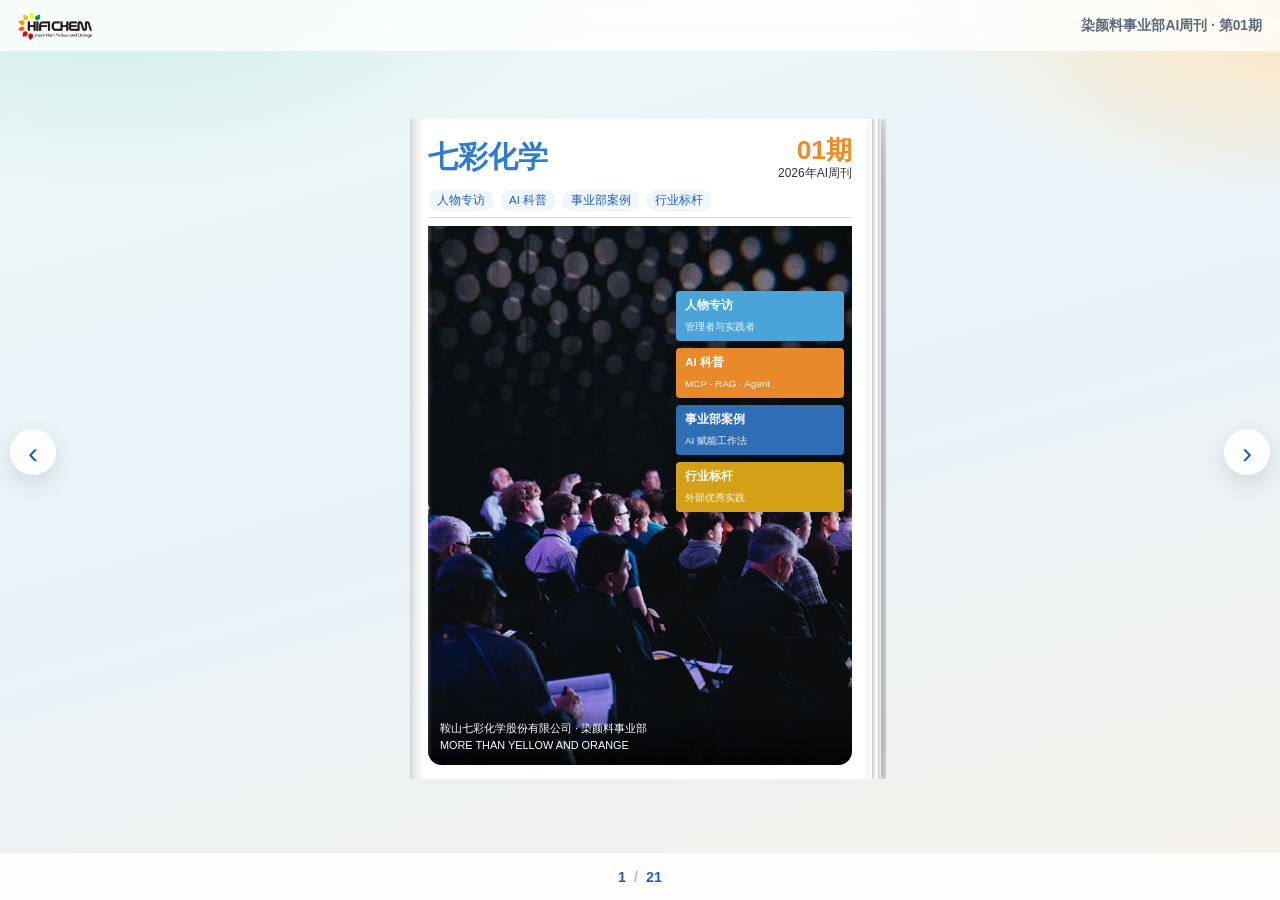
==== commit 080336f7: "Restore dark logo; update title and share description." ====
--- a/index.html
+++ b/index.html
@@ -3,25 +3,25 @@
 <head>
   <meta charset="UTF-8" />
   <meta name="viewport" content="width=device-width, initial-scale=1.0, maximum-scale=1.0, user-scalable=no, viewport-fit=cover" />
-  <title>染颜料事业部AI周刊</title>
-  <meta name="description" content="属于染颜料事业部自己的期刊！" />
-  <meta itemprop="name" content="染颜料事业部AI周刊" />
-  <meta itemprop="description" content="属于染颜料事业部自己的期刊！" />
+  <title>染颜料事业部AI周刊 · 第01期</title>
+  <meta name="description" content="汇集人物专访、AI科普、事业部案例与行业标杆" />
+  <meta itemprop="name" content="染颜料事业部AI周刊 · 第01期" />
+  <meta itemprop="description" content="汇集人物专访、AI科普、事业部案例与行业标杆" />
   <meta itemprop="image" content="https://hifichem.github.io/qicai-ai-weekly/assets/share-cover.jpg" />
   <meta property="og:type" content="website" />
   <meta property="og:site_name" content="染颜料事业部AI周刊" />
-  <meta property="og:title" content="染颜料事业部AI周刊" />
-  <meta property="og:description" content="属于染颜料事业部自己的期刊！" />
+  <meta property="og:title" content="染颜料事业部AI周刊 · 第01期" />
+  <meta property="og:description" content="汇集人物专访、AI科普、事业部案例与行业标杆" />
   <meta property="og:image" content="https://hifichem.github.io/qicai-ai-weekly/assets/share-cover.jpg" />
   <meta property="og:image:width" content="500" />
   <meta property="og:image:height" content="500" />
   <meta property="og:url" content="https://hifichem.github.io/qicai-ai-weekly/" />
   <meta name="twitter:card" content="summary" />
-  <meta name="twitter:title" content="染颜料事业部AI周刊" />
-  <meta name="twitter:description" content="属于染颜料事业部自己的期刊！" />
+  <meta name="twitter:title" content="染颜料事业部AI周刊 · 第01期" />
+  <meta name="twitter:description" content="汇集人物专访、AI科普、事业部案例与行业标杆" />
   <meta name="twitter:image" content="https://hifichem.github.io/qicai-ai-weekly/assets/share-cover.jpg" />
   <link rel="icon" href="./assets/share-cover.png" />
-  <link rel="stylesheet" href="./css/styles.css?v=20260818w" />
+  <link rel="stylesheet" href="./css/styles.css?v=20260818x" />
 </head>
 <body>
   <div class="viewer">
@@ -381,6 +381,6 @@
   </div>
 
   <script src="./js/page-flip.browser.js"></script>
-  <script src="./js/app.js?v=20260818w"></script>
+  <script src="./js/app.js?v=20260818x"></script>
 </body>
 </html>
--- a/css/styles.css
+++ b/css/styles.css
@@ -59,13 +59,12 @@
   backdrop-filter: blur(8px);
 }
 .viewer-logo {
-  height: 22px;
+  height: 28px;
   width: auto;
-  max-width: min(118px, 36vw);
+  max-width: min(160px, 42vw);
   object-fit: contain;
   object-position: left center;
   flex: 0 0 auto;
-  margin-right: 4px;
 }
 .viewer-brand {
   font-size: 0.86rem;
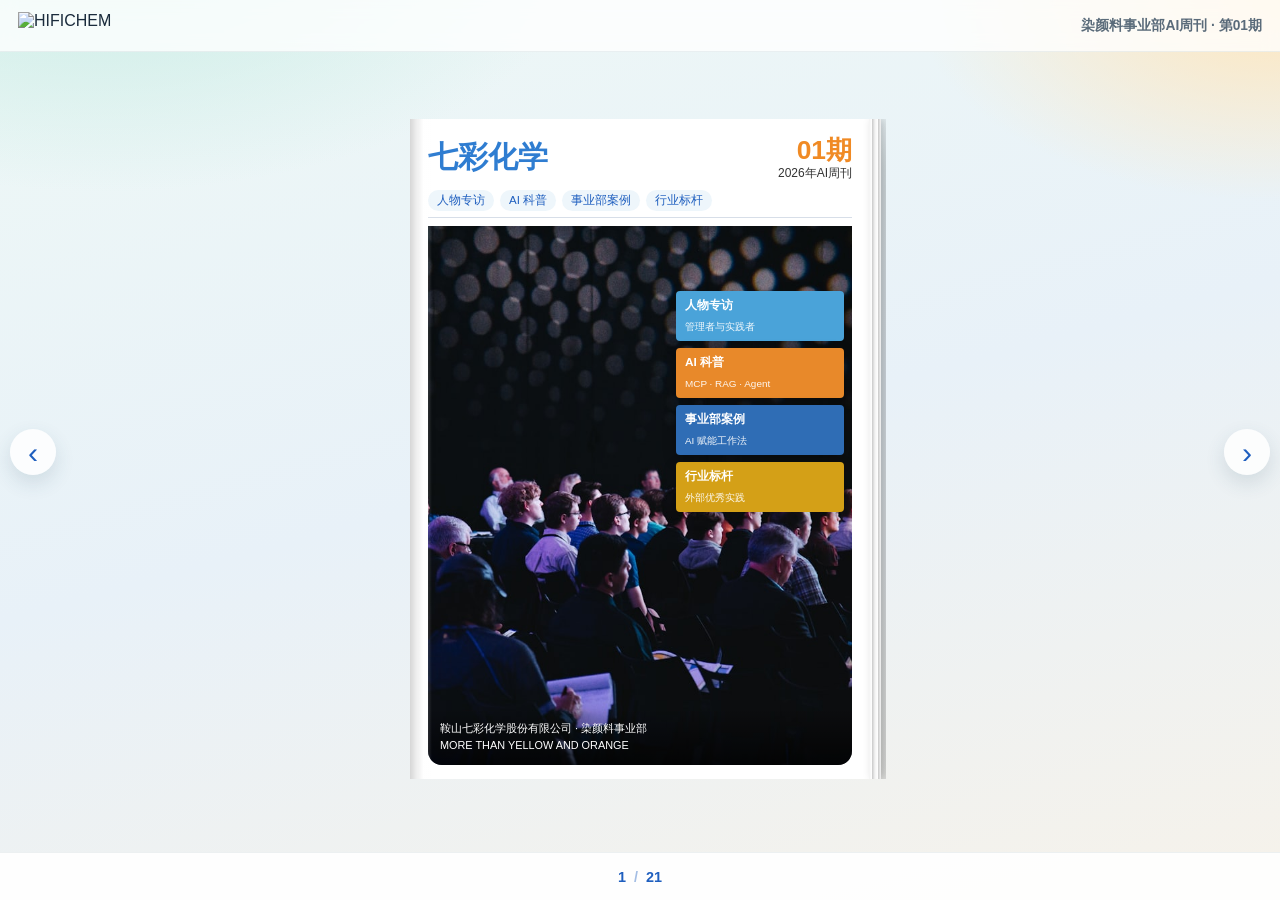
==== commit 45a7eb80: "Bust mobile logo cache with dark header logo file." ====
--- a/index.html
+++ b/index.html
@@ -21,12 +21,12 @@
   <meta name="twitter:description" content="汇集人物专访、AI科普、事业部案例与行业标杆" />
   <meta name="twitter:image" content="https://hifichem.github.io/qicai-ai-weekly/assets/share-cover.jpg" />
   <link rel="icon" href="./assets/share-cover.png" />
-  <link rel="stylesheet" href="./css/styles.css?v=20260818x" />
+  <link rel="stylesheet" href="./css/styles.css?v=20260818y" />
 </head>
 <body>
   <div class="viewer">
     <header class="viewer-top">
-      <img class="viewer-logo" src="./assets/logo-black.png" alt="HIFICHEM" />
+      <img class="viewer-logo" src="./assets/logo-header.png?v=20260818y" alt="HIFICHEM" />
       <div class="viewer-brand">染颜料事业部AI周刊 · 第01期</div>
     </header>
 
@@ -381,6 +381,6 @@
   </div>
 
   <script src="./js/page-flip.browser.js"></script>
-  <script src="./js/app.js?v=20260818x"></script>
+  <script src="./js/app.js?v=20260818y"></script>
 </body>
 </html>
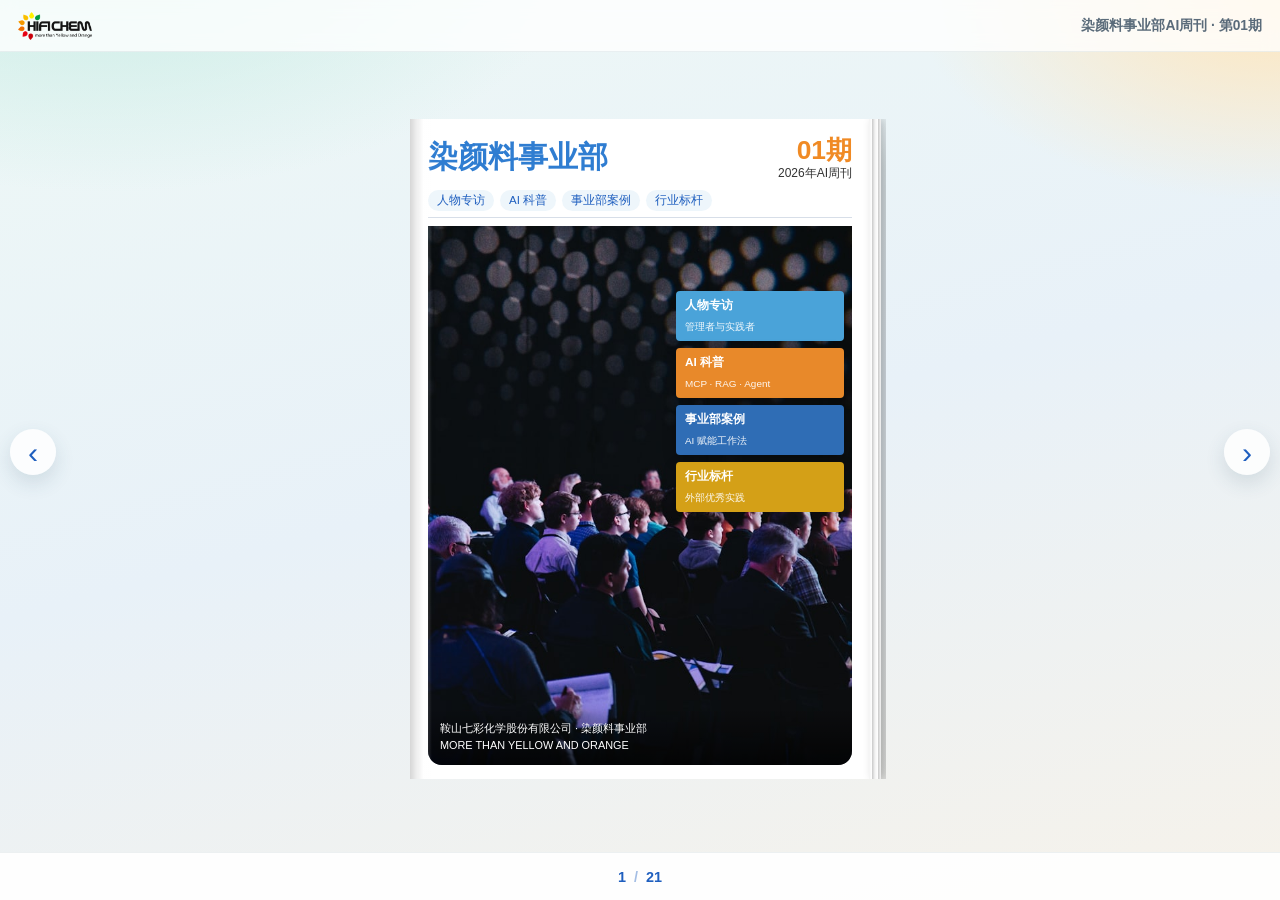
==== commit 4fe4ee47: "Change cover title to 染颜料事业部." ====
--- a/index.html
+++ b/index.html
@@ -21,12 +21,12 @@
   <meta name="twitter:description" content="汇集人物专访、AI科普、事业部案例与行业标杆" />
   <meta name="twitter:image" content="https://hifichem.github.io/qicai-ai-weekly/assets/share-cover.jpg" />
   <link rel="icon" href="./assets/share-cover.png" />
-  <link rel="stylesheet" href="./css/styles.css?v=20260818y" />
+  <link rel="stylesheet" href="./css/styles.css?v=20260818z" />
 </head>
 <body>
   <div class="viewer">
     <header class="viewer-top">
-      <img class="viewer-logo" src="./assets/logo-header.png?v=20260818y" alt="HIFICHEM" />
+      <img class="viewer-logo" src="./assets/logo-header.png?v=20260818z" alt="HIFICHEM" />
       <div class="viewer-brand">染颜料事业部AI周刊 · 第01期</div>
     </header>
 
@@ -42,7 +42,7 @@
           <div class="page page--cover">
             <div class="fill cover">
               <div class="cover-head">
-                <h1>七彩化学</h1>
+                <h1>染颜料事业部</h1>
                 <div class="cover-issue"><strong>01期</strong><span>2026年AI周刊</span></div>
               </div>
               <div class="cover-sub">
@@ -381,6 +381,6 @@
   </div>
 
   <script src="./js/page-flip.browser.js"></script>
-  <script src="./js/app.js?v=20260818y"></script>
+  <script src="./js/app.js?v=20260818z"></script>
 </body>
 </html>
--- a/css/styles.css
+++ b/css/styles.css
@@ -65,6 +65,9 @@
   object-fit: contain;
   object-position: left center;
   flex: 0 0 auto;
+  filter: none !important;
+  -webkit-filter: none !important;
+  forced-color-adjust: none;
 }
 .viewer-brand {
   font-size: 0.86rem;
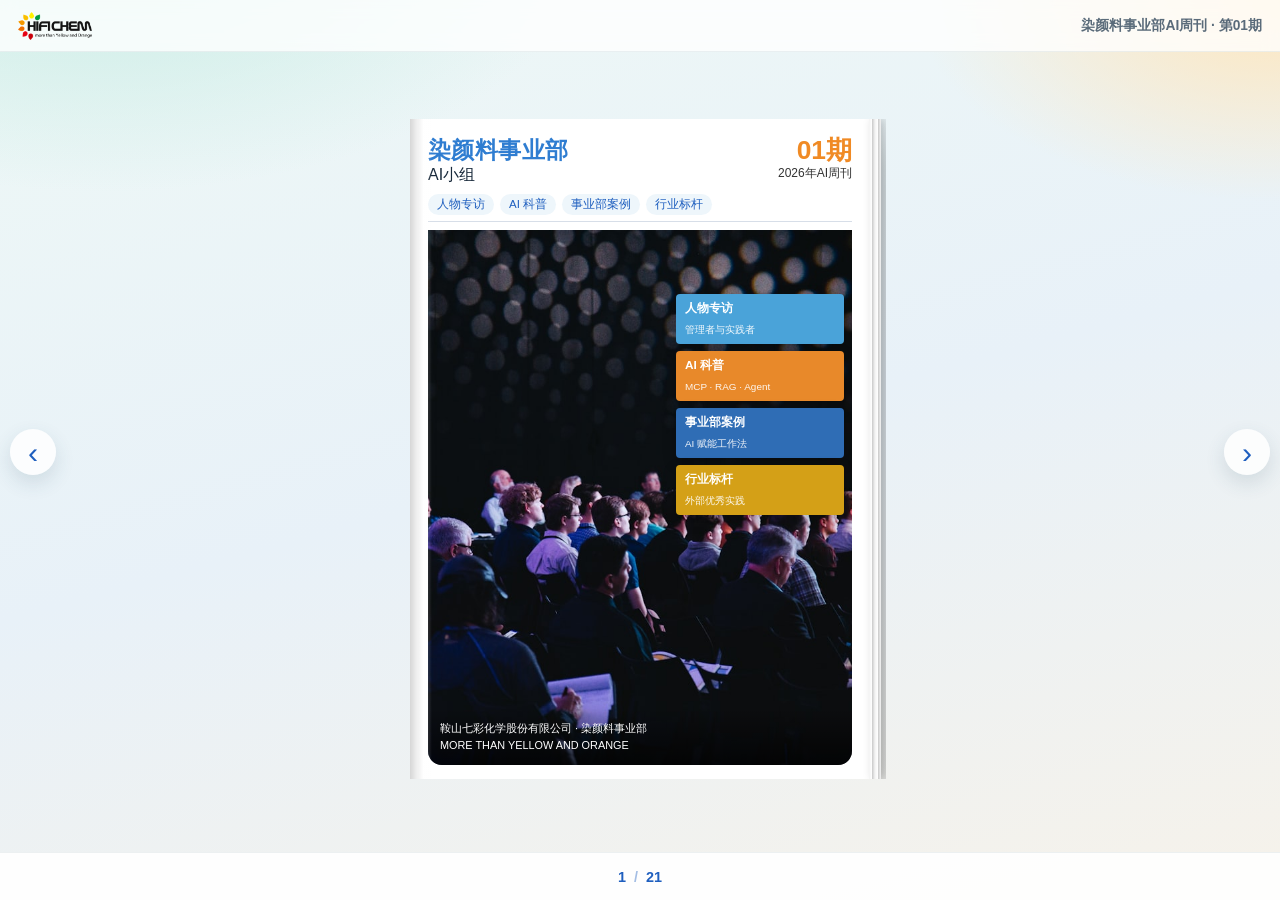
==== commit d2c85e40: "Add AI小组 under cover title." ====
--- a/index.html
+++ b/index.html
@@ -21,12 +21,12 @@
   <meta name="twitter:description" content="汇集人物专访、AI科普、事业部案例与行业标杆" />
   <meta name="twitter:image" content="https://hifichem.github.io/qicai-ai-weekly/assets/share-cover.jpg" />
   <link rel="icon" href="./assets/share-cover.png" />
-  <link rel="stylesheet" href="./css/styles.css?v=20260818z" />
+  <link rel="stylesheet" href="./css/styles.css?v=20260818aa" />
 </head>
 <body>
   <div class="viewer">
     <header class="viewer-top">
-      <img class="viewer-logo" src="./assets/logo-header.png?v=20260818z" alt="HIFICHEM" />
+      <img class="viewer-logo" src="./assets/logo-header.png?v=20260818aa" alt="HIFICHEM" />
       <div class="viewer-brand">染颜料事业部AI周刊 · 第01期</div>
     </header>
 
@@ -42,7 +42,10 @@
           <div class="page page--cover">
             <div class="fill cover">
               <div class="cover-head">
-                <h1>染颜料事业部</h1>
+                <div class="cover-title">
+                  <h1>染颜料事业部</h1>
+                  <p class="cover-org">AI小组</p>
+                </div>
                 <div class="cover-issue"><strong>01期</strong><span>2026年AI周刊</span></div>
               </div>
               <div class="cover-sub">
@@ -381,6 +384,6 @@
   </div>
 
   <script src="./js/page-flip.browser.js"></script>
-  <script src="./js/app.js?v=20260818z"></script>
+  <script src="./js/app.js?v=20260818aa"></script>
 </body>
 </html>
--- a/css/styles.css
+++ b/css/styles.css
@@ -367,9 +367,11 @@
   align-items: flex-start;
 }
 .cover-head h1 {
-  font-size: 1.85rem;
+  font-size: 1.45rem;
   color: var(--blue);
   font-weight: 900;
+  letter-spacing: 0.02em;
+  line-height: 1.2;
 }
 .cover-issue { text-align: right; }
 .cover-issue strong {
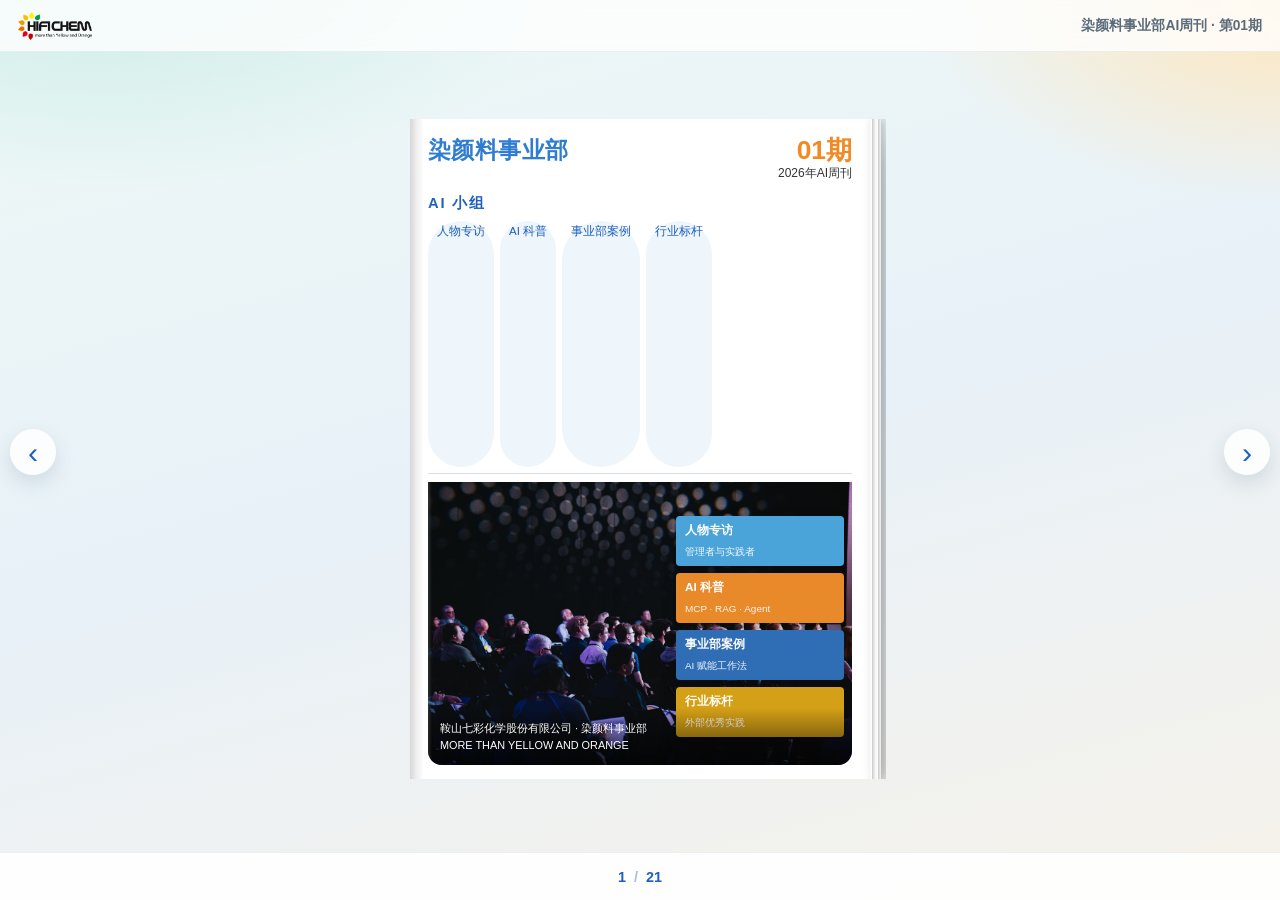
==== commit 71fd6f9c: "Add AI 小组 label under cover title." ====
--- a/index.html
+++ b/index.html
@@ -21,12 +21,12 @@
   <meta name="twitter:description" content="汇集人物专访、AI科普、事业部案例与行业标杆" />
   <meta name="twitter:image" content="https://hifichem.github.io/qicai-ai-weekly/assets/share-cover.jpg" />
   <link rel="icon" href="./assets/share-cover.png" />
-  <link rel="stylesheet" href="./css/styles.css?v=20260818aa" />
+  <link rel="stylesheet" href="./css/styles.css?v=20260818ab" />
 </head>
 <body>
   <div class="viewer">
     <header class="viewer-top">
-      <img class="viewer-logo" src="./assets/logo-header.png?v=20260818aa" alt="HIFICHEM" />
+      <img class="viewer-logo" src="./assets/logo-header.png?v=20260818ab" alt="HIFICHEM" />
       <div class="viewer-brand">染颜料事业部AI周刊 · 第01期</div>
     </header>
 
@@ -42,12 +42,10 @@
           <div class="page page--cover">
             <div class="fill cover">
               <div class="cover-head">
-                <div class="cover-title">
-                  <h1>染颜料事业部</h1>
-                  <p class="cover-org">AI小组</p>
-                </div>
+                <h1>染颜料事业部</h1>
                 <div class="cover-issue"><strong>01期</strong><span>2026年AI周刊</span></div>
               </div>
+              <p class="cover-org">AI 小组</p>
               <div class="cover-sub">
                 <span>人物专访</span><span>AI 科普</span><span>事业部案例</span><span>行业标杆</span>
               </div>
@@ -384,6 +382,6 @@
   </div>
 
   <script src="./js/page-flip.browser.js"></script>
-  <script src="./js/app.js?v=20260818aa"></script>
+  <script src="./js/app.js?v=20260818ab"></script>
 </body>
 </html>
--- a/css/styles.css
+++ b/css/styles.css
@@ -372,6 +372,13 @@
   font-weight: 900;
   letter-spacing: 0.02em;
   line-height: 1.2;
+}
+.cover-org {
+  margin-top: 4px;
+  font-size: 0.92rem;
+  font-weight: 700;
+  color: var(--blue-deep);
+  letter-spacing: 0.12em;
 }
 .cover-issue { text-align: right; }
 .cover-issue strong {
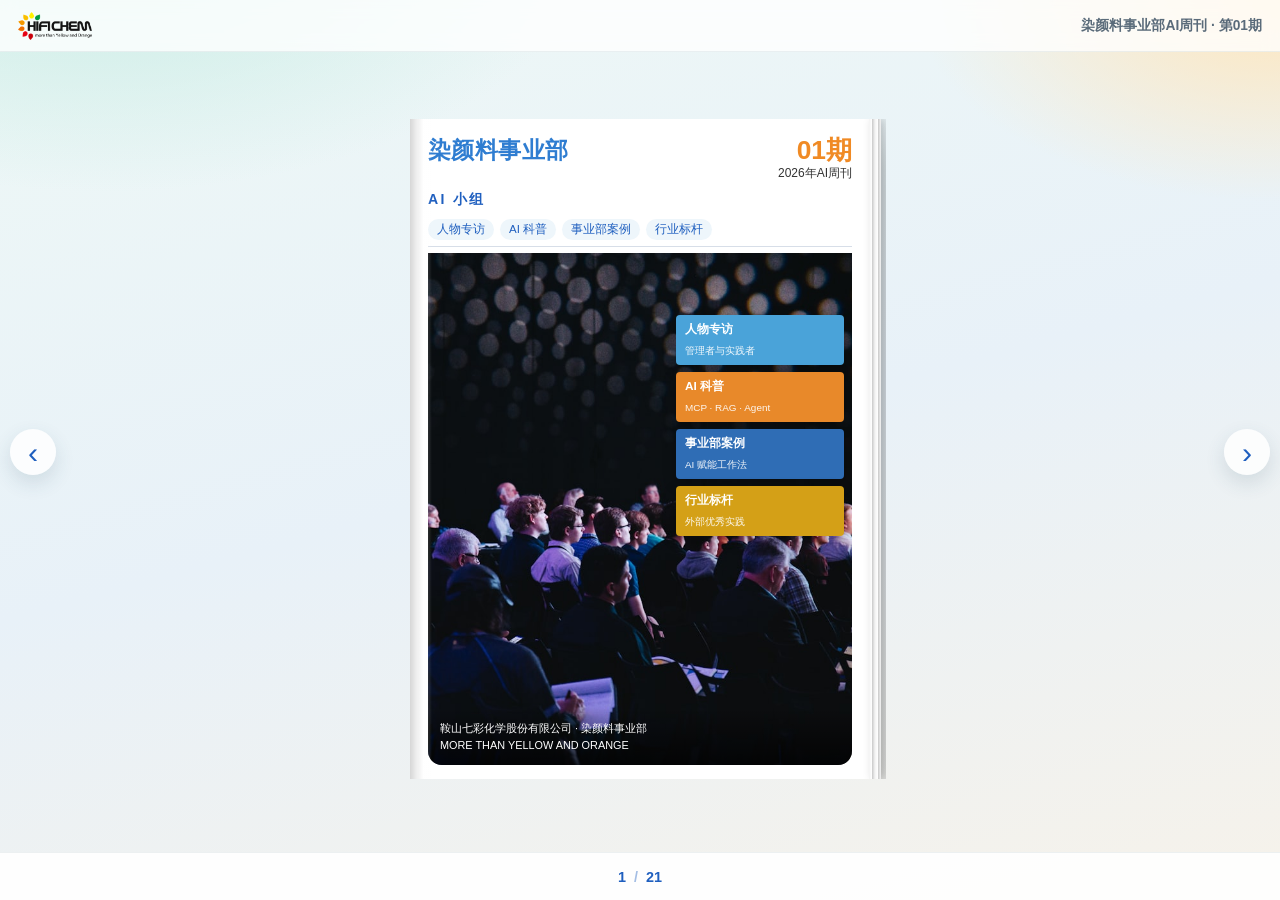
==== commit 1979306f: "Point share meta to Tencent COS static site." ====
--- a/index.html
+++ b/index.html
@@ -7,26 +7,26 @@
   <meta name="description" content="汇集人物专访、AI科普、事业部案例与行业标杆" />
   <meta itemprop="name" content="染颜料事业部AI周刊 · 第01期" />
   <meta itemprop="description" content="汇集人物专访、AI科普、事业部案例与行业标杆" />
-  <meta itemprop="image" content="https://hifichem.github.io/qicai-ai-weekly/assets/share-cover.jpg" />
+  <meta itemprop="image" content="https://ryl-ai-weekly-1468353816.cos-website.ap-guangzhou.myqcloud.com/assets/share-cover.jpg" />
   <meta property="og:type" content="website" />
   <meta property="og:site_name" content="染颜料事业部AI周刊" />
   <meta property="og:title" content="染颜料事业部AI周刊 · 第01期" />
   <meta property="og:description" content="汇集人物专访、AI科普、事业部案例与行业标杆" />
-  <meta property="og:image" content="https://hifichem.github.io/qicai-ai-weekly/assets/share-cover.jpg" />
+  <meta property="og:image" content="https://ryl-ai-weekly-1468353816.cos-website.ap-guangzhou.myqcloud.com/assets/share-cover.jpg" />
   <meta property="og:image:width" content="500" />
   <meta property="og:image:height" content="500" />
-  <meta property="og:url" content="https://hifichem.github.io/qicai-ai-weekly/" />
+  <meta property="og:url" content="https://ryl-ai-weekly-1468353816.cos-website.ap-guangzhou.myqcloud.com/" />
   <meta name="twitter:card" content="summary" />
   <meta name="twitter:title" content="染颜料事业部AI周刊 · 第01期" />
   <meta name="twitter:description" content="汇集人物专访、AI科普、事业部案例与行业标杆" />
-  <meta name="twitter:image" content="https://hifichem.github.io/qicai-ai-weekly/assets/share-cover.jpg" />
+  <meta name="twitter:image" content="https://ryl-ai-weekly-1468353816.cos-website.ap-guangzhou.myqcloud.com/assets/share-cover.jpg" />
   <link rel="icon" href="./assets/share-cover.png" />
-  <link rel="stylesheet" href="./css/styles.css?v=20260818ab" />
+  <link rel="stylesheet" href="./css/styles.css?v=20260818cos" />
 </head>
 <body>
   <div class="viewer">
     <header class="viewer-top">
-      <img class="viewer-logo" src="./assets/logo-header.png?v=20260818ab" alt="HIFICHEM" />
+      <img class="viewer-logo" src="./assets/logo-header.png?v=20260818cos" alt="HIFICHEM" />
       <div class="viewer-brand">染颜料事业部AI周刊 · 第01期</div>
     </header>
 
@@ -382,6 +382,6 @@
   </div>
 
   <script src="./js/page-flip.browser.js"></script>
-  <script src="./js/app.js?v=20260818ab"></script>
+  <script src="./js/app.js?v=20260818cos"></script>
 </body>
 </html>
--- a/css/styles.css
+++ b/css/styles.css
@@ -357,8 +357,8 @@
 .cover {
   padding: 18px 18px 14px;
   display: grid;
-  grid-template-rows: auto auto minmax(0, 1fr);
-  gap: 8px;
+  grid-template-rows: auto auto auto minmax(0, 1fr);
+  gap: 6px;
   background: #fff;
 }
 .cover-head {
@@ -374,11 +374,12 @@
   line-height: 1.2;
 }
 .cover-org {
-  margin-top: 4px;
-  font-size: 0.92rem;
+  margin: 0;
+  padding: 2px 0 4px;
+  font-size: 0.88rem;
   font-weight: 700;
   color: var(--blue-deep);
-  letter-spacing: 0.12em;
+  letter-spacing: 0.16em;
 }
 .cover-issue { text-align: right; }
 .cover-issue strong {
